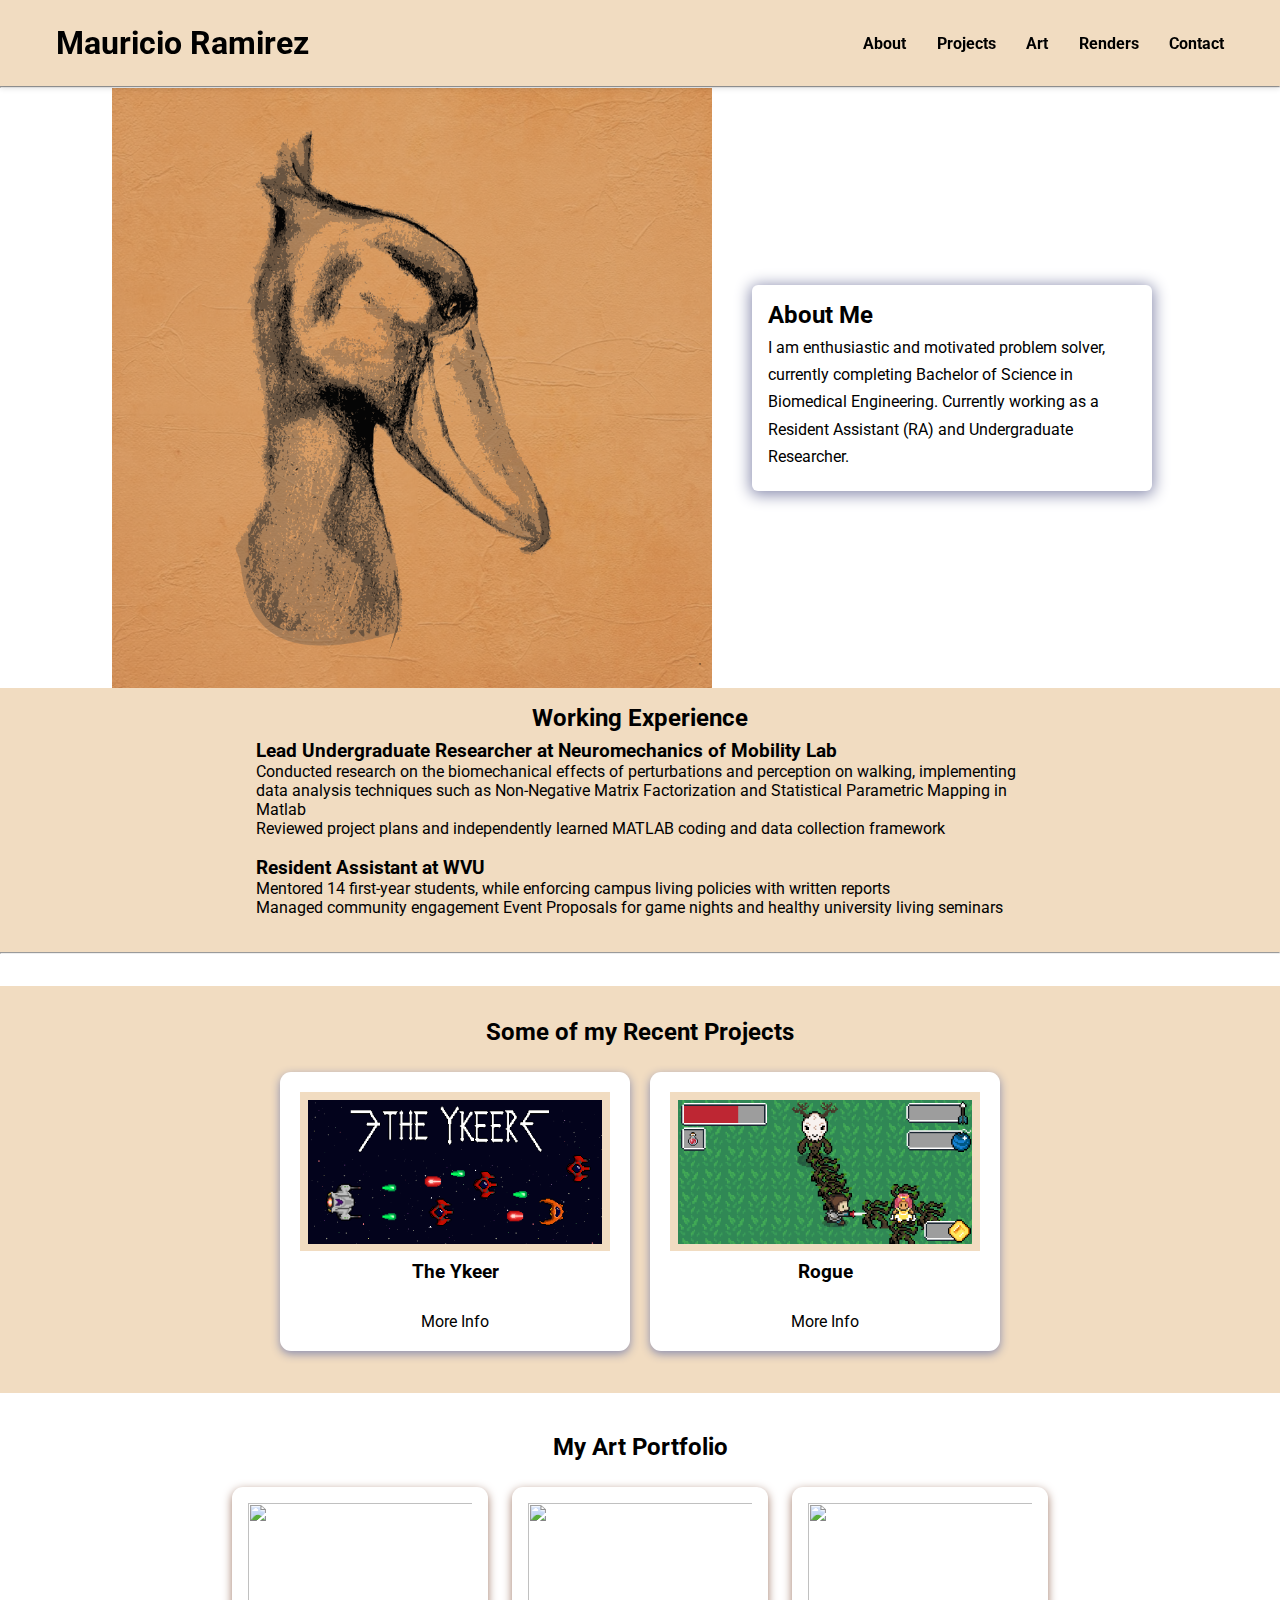
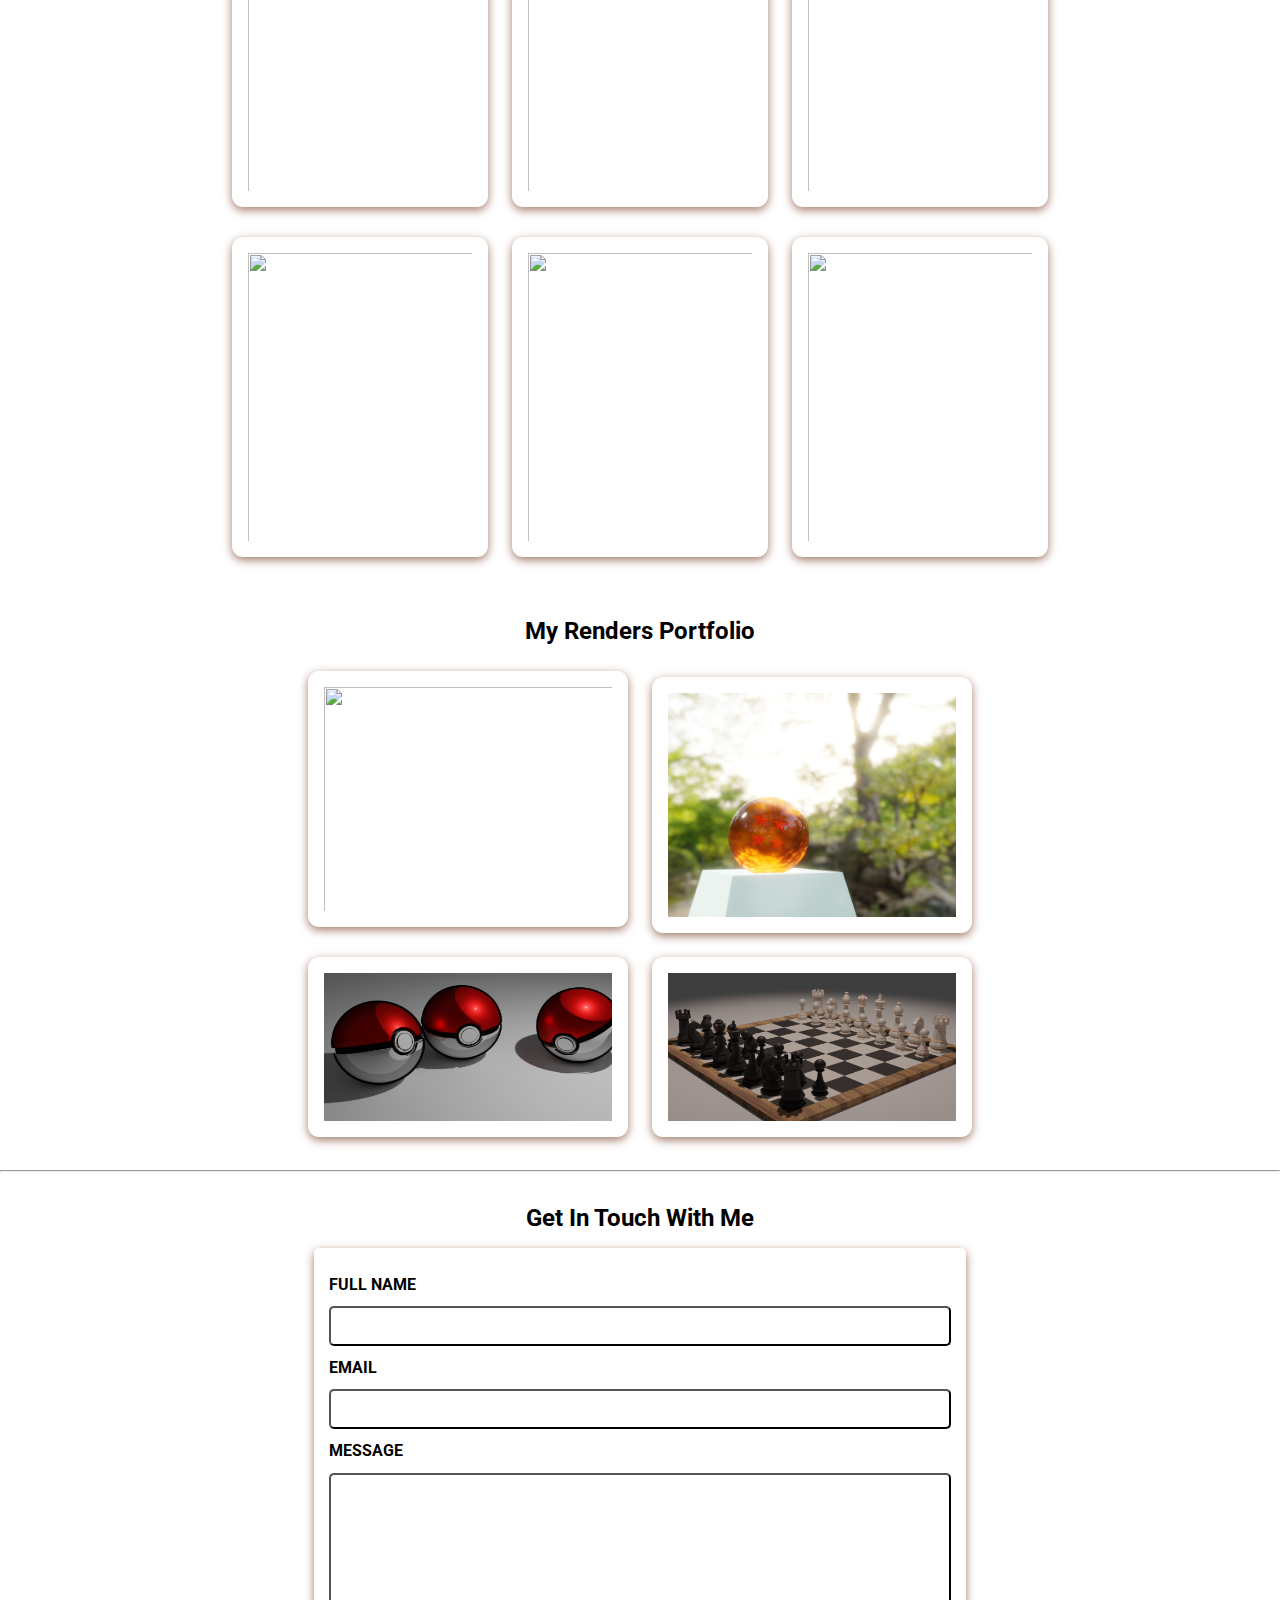
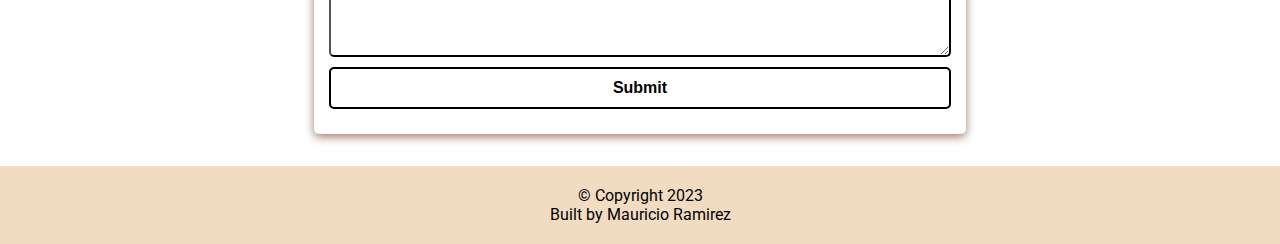
==== index.html @ 302f0cca "Template de Mauri" ====
<!DOCTYPE <!DOCTYPE html>
<html lang="en">
      <head>
        <title>Mauricio Ramirez</title>
        
        <meta name="viewport" content="width=device-width, initial-scale=1.0" />
        <meta charset="utf-8">
        <meta http-equiv="X-UA-Compatible" content="IE=edge" />

        <!-- Favicons -->
        <link
          rel="icon"
          type="image/png"
          sizes="32x32"
          href="assets/icons/favicon-32x32.png"
        />

        <!--CSS Styles -->
        <link 
          rel="stylesheet" 
          href="assets/css/IndexStyles.css" 
        />

        <body>
            <nav>
                <h1>Mauricio Ramirez</h1>
                <ul class="navigation">
                  <li><a href="#about" class="nav-link">About</a></li>
                  <li><a href="#projects" class="nav-link">Projects</a></li>
                  <li><a href="#art" class="nav-link">Art</a></li>
                  <li><a href="#renders" class="nav-link">Renders</a></li>
                  <li><a href="#contact" class="nav-link">Contact</a></li>
                </ul>
                <button class="burger-menu" id="burger-menu">
                  <ion-icon class="bars" name="menu-outline"></ion-icon>
                </button>
            </nav>

            <hr>
            
            <section class="hero" id="about">
                <img
                  src="assets/HoaryShoebill/ShoeBill.png"
                  alt="HoaryShoebill"
                  loading="lazy"
                  class="hero-img"
                />
                <div class="bio animate__animated animate__shakeX">
                  <h2 class="bio-title">About Me</h2>
                  <p class="bio-text">
                    I am enthusiastic and motivated problem solver,
                    currently completing Bachelor of Science in Biomedical
                    Engineering. Currently working as a Resident Assistant
                    (RA) and Undergraduate Researcher. 
                  </p>
                </div>
          </section>

        <section class="more-about">
            <h2>Working Experience</h2>
            
            <h3>Lead Undergraduate Researcher at Neuromechanics of Mobility Lab</h3>
            <ul>             
              <li>
                Conducted research on the biomechanical effects of perturbations 
                and perception on walking, implementing data analysis techniques 
                such as Non-Negative Matrix Factorization and Statistical Parametric 
                Mapping in Matlab
              </li>
              <li>
                Reviewed project plans and independently learned MATLAB coding 
                and data collection framework
              </li>
              <br>  
            </ul>

            <h3>Resident Assistant at WVU</h3>
            <ul>             
              <li>
                Mentored 14 first-year students, while enforcing campus living 
                policies with written reports
              </li>
              <li>
                Managed community engagement Event Proposals for game nights and 
                healthy university living seminars
              </li>
              <br>    
          </ul>
        </section>

        <hr>

        <section class="projects" id="projects">
          <h2 class="projects-title">Some of my Recent Projects</h2>
          <div class="projects-container">
            <div class="project-container project-card">
              <img
                src="assets/Lechuga/Ykeer/Listing Image.png"
                alt="expense-tracker"
                loading="lazy"
                class="project-pic"
              />
              <h3 class="project-title">The Ykeer</h3>
              <p class="project-details">

              </p>
              <a href="TheYkeer.html" target="_blank" class="project-link">More Info</a>
            </div>
            <div class="project-container project-card">
              <img
                src="assets/Lechuga/Rogue/Listing Image.png"
                alt="netflic-clone"
                loading="lazy"
                class="project-pic"
              />
              <h3 class="project-title">Rogue</h3>
              <p class="project-details">

              </p>
              <a href="Rogue.html" target="_blank" class="project-link">More Info</a>
            </div>
          </div>
        </section>
        


        <section class="Art" id="art">
          <h2 class="art-header">My Art Portfolio</h2>
    
          <div class="art-wrapper">
            <div class="first-set animate__animated animate__pulse">
              <img
                src="assets/HoaryShoebill/Face.png"
                alt=""
                loading="lazy"
                class="icon icon-card"
              />
              <img
                src="assets/HoaryShoebill/Crow.png"
                alt=""
                loading="lazy"
                class="icon icon-card"
              />
              <img
                src="assets/HoaryShoebill/Hand.png"
                alt=""
                loading="lazy"
                class="icon icon-card"
              />
            </div>
    
            <div class="second-set animate__animated animate__pulse">
              <img
                src="assets/HoaryShoebill/Fist.png"
                alt=""
                loading="lazy"
                class="icon icon-card"
              />
              <img
                src="assets/HoaryShoebill/ArmBones.png"
                alt=""
                loading="lazy"
                class="icon icon-card"
              />
              <img
                src="assets/HoaryShoebill/Bicep.png"
                alt=""
                loading="lazy"
                class="icon icon-card"
              />
            </div>
          </div>
        </section>

        <section class="Renders" id="renders">
          <h2 class="renders-header">My Renders Portfolio</h2>
    
          <div class="renders-wrapper">    
            <div class="first-set animate__animated animate__pulse">
              <img
                src="assets/HoaryShoebill/BrickWall.png"
                alt=""
                loading="lazy"
                class="icon icon-card"
                style="width: 20rem; height: 16rem;"
              />
              <img
                src="assets/HoaryShoebill/DragonBall.png"
                alt=""
                loading="lazy"
                class="icon icon-card"
                style="width: 20rem; height: 16em;"
              />
            </div>
            <div class="second-set animate__animated animate__pulse">
              <img
                src="assets/HoaryShoebill/Pokeballs.png"
                alt=""
                loading="lazy"
                class="icon icon-card"
                style="width: 20rem; height: 11.25rem;"
                />
              <img
                src="assets/HoaryShoebill/Chessboard.png"
                alt=""
                loading="lazy"
                class="icon icon-card"
                style="width: 20rem; height: 11.25rem;"
                />
            </div>
          </div>
        </section>
        <br><hr>

        <section class="contact" id="contact">
            <h2>Get In Touch With Me</h2>
            <div class="contact-form-container">
              <div class="contact-form">
                <form 
                  action="https://formspree.io/f/mknanvqj" 
                  method="POST"
                >
                  <div class="form-control">
                    <label for="name">
                      FULL NAME
                    </label>
                    <input
                      type="text"
                      id="name"
                      name="sender-name"
                      class="input-field"
                      required
                    />
                  </div>
                  <div class="form-control">
                    <label for="email">
                      EMAIL
                    </label>
                    <input
                      type="email"
                      id="email"
                      name="sender-email"
                      class="input-field"
                      required
                    />
                  </div>
                  <div class="form-control">
                    <label for="message">
                      MESSAGE
                    </label>
                    <textarea
                      id="message"
                      cols="60"
                      rows="10"
                      name="message"
                      class="input-field"
                      required
                    ></textarea>
                  </div>
                  <input
                    type="submit"
                    value="Submit"
                    id="submit-btn"
                    class="submit-btn"
                  />
                </form>
              </div>
            </div>
        </section>
      
        <footer>
            <p class="copy">&copy; Copyright 2023</p>
            <p class="copy">
              Built by Mauricio Ramirez
            </p>
        </footer>

        <!-- Website scripts -->
        <script src="assets/js/app.js"></script>

        <!-- Ion icons scripts -->
        <script
          type="module"
          src="https://unpkg.com/ionicons@5.5.2/dist/ionicons/ionicons.esm.js"
        ></script>
        <script
          nomodule
          src="https://unpkg.com/ionicons@5.5.2/dist/ionicons/ionicons.js"
        ></script>

      </body>
    </head>
</html>
---- assets/css/IndexStyles.css ----
@import url("https://fonts.googleapis.com/css2?family=Roboto:ital,wght@0,400;0,900;1,700&display=swap");

/* Variables */
:root {
  --font-family: "Roboto", sans-serf;
  --normal-font: 400;
  --bold-font: 700;
  --bolder-font: 900;
  --bg-color: #f1dcc1;
  --primary-color: #000000;
  --secondary-color: #ff7235;
  --primary-shadow: #8b8eaf;
  --secondary-shadow: #a17a69;
  --top-margin: 1rem;
  --bottom-margin: 0.5rem;
  --bottom-margin-2: 1rem;
  --line-height: 1.7rem;
  --transition: 0.3s;
}
/* Variables end */

html {
  scroll-behavior: smooth;
}

/* CSS Resets */
* {
  margin: 0;
  padding: 0;
  box-sizing: border-box;
}

ul {
  list-style-type: none;
}

a {
  text-decoration: none;
  color: var(--primary-color);
}

a:hover {
  color: var(--secondary-color);
}

body {
  font-family: var(--font-family);
}

nav {
  position: sticky;
  top: 0;
  left: 0;
  z-index: 1;
  display: flex;
  align-items: center;
  justify-content: space-between;
  padding: 1.5rem 3.5rem;
  background-color: var(--bg-color);
  box-shadow: 0 3px 5px rgba(0, 0, 0, 0.1);
}

nav h1 {
  color: var(--primary-color);
}

nav a {
  color: var(--primary-color);
  transition: var(--transition);
}

nav a:hover {
  color: var(--secondary-color);
  border-bottom: 2px solid var(--secondary-color);
}

nav ul {
  display: flex;
  gap: 1.9rem;
}

nav ul li {
  font-weight: var(--bold-font);
}

.burger-menu {
  color: var(--primary-color);
  font-size: 2rem;
  border: 0;
  background-color: transparent;
  cursor: pointer;
  display: none;
}

.hero {
  display: flex;
  align-items: center;
  justify-content: center;
  gap: 2.5rem;
  max-width: 68.75rem;
  margin: auto;
}

.hero img {
  height: 37.5rem;
  width: 37.5rem;
}

.bio {
  width: 25rem;
  padding: 1rem;
  margin-right: 1rem;
  border-radius: 6px;
  box-shadow: 0px 2px 15px 2px var(--primary-shadow);
}

.bio h1 {
  margin-bottom: var(--bottom-margin);
}

.bio p {
  line-height: var(--line-height);
  padding: 0.3rem 0;
}

.more-about {
  background-color: var(--bg-color);
  padding: 1rem 20%;
}

.more-about h2 {
  margin-bottom: var(--bottom-margin);
  text-align: center;
}

.more-about p {
  line-height: var(--line-height);
  padding: 0.4rem;
}



.projects {
  background-color: var(--bg-color);
  padding: 32px 0;
  margin-top: 2rem;
}

.project-pic {
  width: 100%;
  padding: 2.5%;
  margin-bottom: .625rem;
  background-color: var(--bg-color);
}

.projects-container {
  display: flex;
  align-items: center;
  justify-content: center;
}

.projects-title {
  text-align: center;
  margin-bottom: 1rem;
}

.project-container {
  text-align: center;
  width: 21.875rem;
  padding: 1rem;
}

.project-container p {
  padding: 0.4rem;
}

.project-title {
  margin-bottom: var(--bottom-margin);
}

.project-details {
  margin-bottom: var(--bottom-margin);
}

.project-card {
  background-color: #fff;
  border-radius: 11px;
  box-shadow: 0 3px 10px var(--primary-shadow);
  padding: 20px;
  margin: 10px;
}



.art {
  max-width: 68.75rem;
  margin: auto;
  text-align: center;
  margin-top: 2.5rem;
}

.art-header {
  margin-bottom: 1rem;
}

.art-wrapper img {
  padding: 1rem;
}

.renders {
  max-width: 68.75rem;
  margin: auto;
  text-align: center;
  margin-top: 2.5rem;
}

.renders-header {
  margin-bottom: 1rem;
}

.renders-wrapper img {
  padding: 1rem;
}

.icon {
  width: 16rem;
  height: 20rem;
}

.icon-card {
  background-color: #fff;
  border-radius: 11px;
  box-shadow: 0 3px 10px var(--secondary-shadow);
  padding: 16px;
  margin: 10px;
}

.contact {
  margin-top: 2rem;
}

.contact h2 {
  text-align: center;
  margin-bottom: var(--bottom-margin-2);
}

.contact-form-container {
  max-width: 40.75rem;
  margin: 0 auto;
  padding: 0.938rem;
  border-radius: 5px;
  box-shadow: 0 3px 10px var(--secondary-shadow);
}

.contact-form-container label {
  line-height: 2.7em;
  font-weight: var(--bold-font);
  color: var(--primary-color);
}

.contact-form-container textarea {
  min-height: 6.25rem;
  font-size: 14px;
}

.contact-form-container .input-field {
  width: 100%;
  padding-top: 10px;
  padding-bottom: 10px;
  border-radius: 5px;
  border: none;
  border: 2px outset var(--primary-color);
  font-size: 0.875rem;
  outline: none;
}

.input-field::placeholder {
  padding: 0.5rem;
  color: var(--primary-color);
}

.submit-btn {
  width: 100%;
  padding: 10px;
  margin: 10px 0;
  background-color: #fff;
  border: 2px solid var(--primary-color);
  border-radius: 5px;
  font-size: 1rem;
  font-weight: var(--bold-font);
  transition: var(--transition);
}

.submit-btn:hover {
  background-color: var(--secondary-color);
  border: 2px solid var(--secondary-shadow);
  cursor: pointer;
}

footer {
  background-color: var(--bg-color);
  padding: 1.25rem;
  text-align: center;
  margin: 2rem 0 0;
}


.game {
  display: flex;
  align-items: center;
  justify-content: center;
  gap: 2.5rem;
  max-width: 68.75rem;
  margin: auto;
  flex-direction: column;
}

.game h1 {
  margin-top: var(--top-margin);
}

.game img {
  width: 80%;
  padding: 8px;
  border-radius: 16px;
  margin-bottom: var(--bottom-margin);
  background-color: var(--bg-color);
}

.game a {
  width: 8rem;
  align-items: center;
  text-align: center;
}

.description {
  width: 25rem;
  padding: 1rem;
  margin-right: 1rem;
  border-radius: 6px;
  box-shadow: 0px 2px 15px 2px var(--primary-shadow);
}

.description h1 {
  margin-bottom: var(--bottom-margin);
}

.description p {
  line-height: var(--line-height);
  padding: 0.3rem 0;
}

/* CSS Resets - Phone & Tablet */
@media screen and (max-width: 720px) {
  nav {
    padding: 1.5rem 1rem;
  }
  
  nav ul {
    position: fixed;
    background-color: var(--bg-color);
    flex-direction: column;
    top: 86px;
    left: 10%;
    width: 80%;
    text-align: center;
    transform: translateX(120%);
    transition: transform 0.5s ease-in;
    padding: 16px;
    border-radius: 12px;
  }
  
   nav ul li {
    margin: 8px;
  }
  
  .burger-menu {
    display: block;
  }

  nav ul.show {
    transform: translateX(0);
  }
  
  .hero {
    margin-top: -4rem;
    flex-direction: column;
    gap: 0;
  }
  
  .hero img {
    height: 100%;
    width: 100%;
  }
  
  .bio {
    background-color: #fff;
    margin-top: -2rem;
    width: 20.5rem;
  }
  
  .more-about {
    margin-top: 2rem;
    padding: 1rem 3.5rem;
  }
  
  .more-about h2 {
    text-align: center;
  }
  
  .more-about p {
    text-align: justify;
  }


  .projects-container {
    flex-direction: column;
  }

  .project-container {
    width: 20.875rem;
  }
  

  .icon {
    width: 12em;
    height: 15rem;
  }
  
  .contact-form-container {
    max-width: 20.75rem;
  }
}


@media screen and (max-width: 480px) {
  .hero img {
    height: 100%;
    width: 100%;
  }

  .bio {
    width: 18.3rem;
  }

  .project-container {
    width: 17.875rem;
  }

  .contact-form-container {
    max-width: 20.75rem;
  }
}
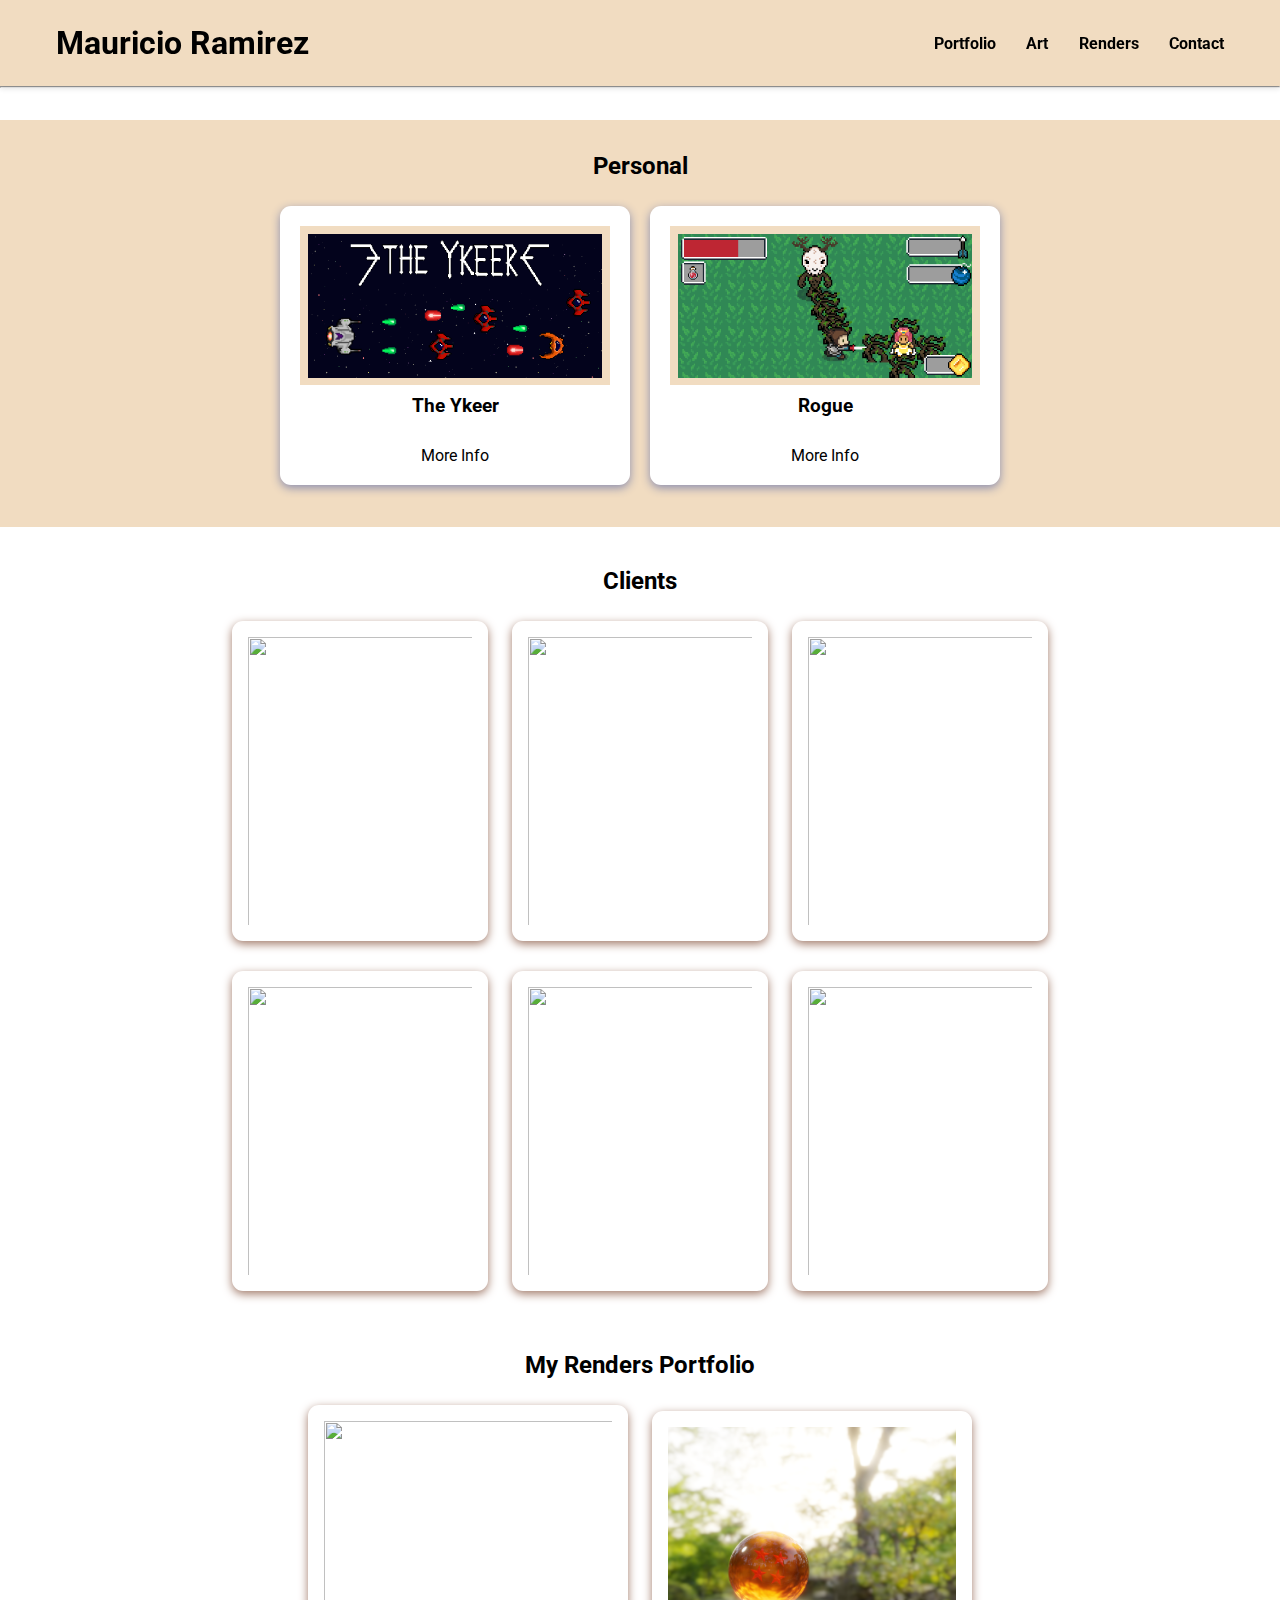
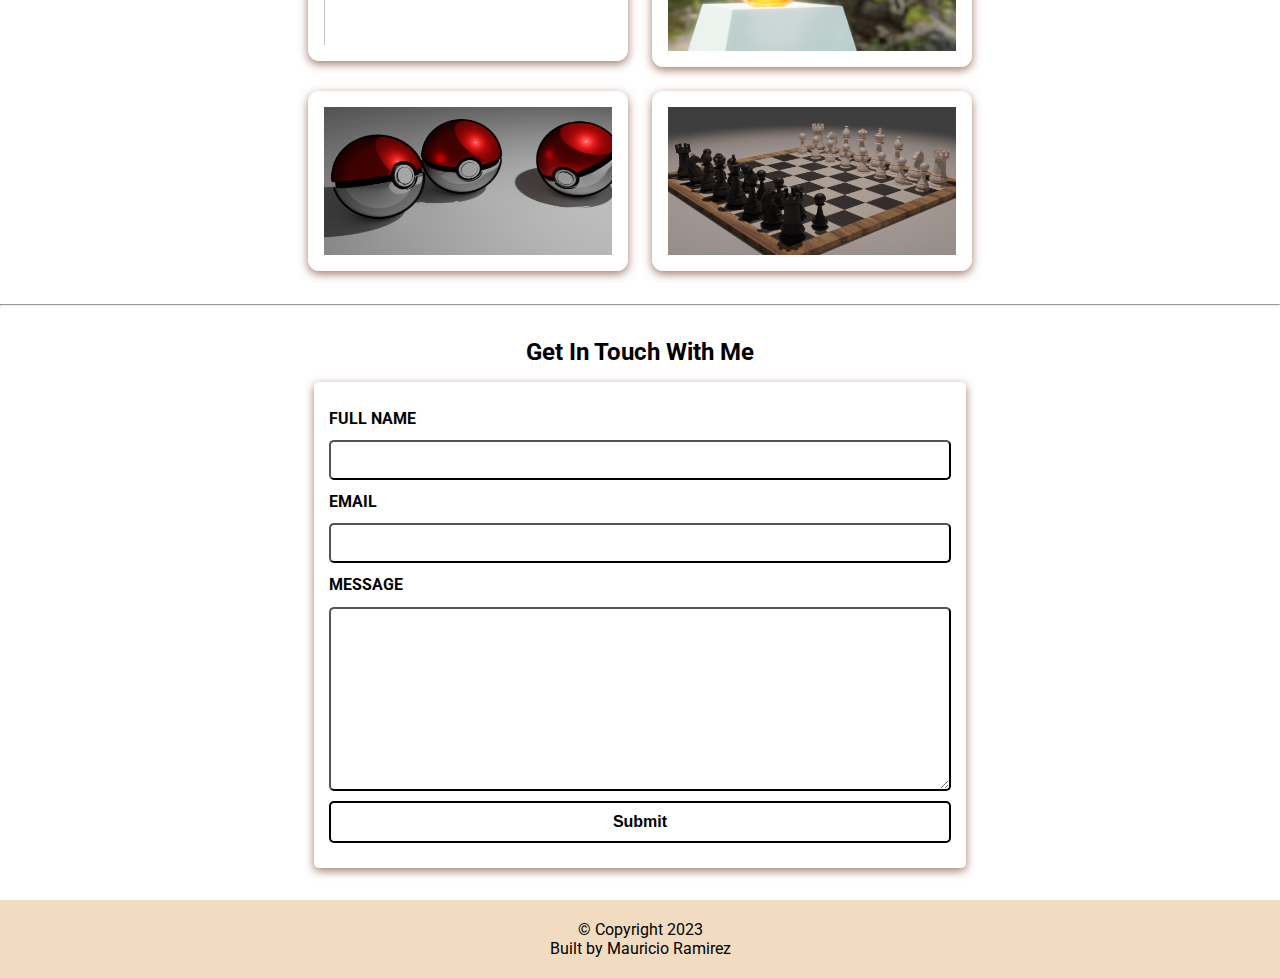
==== commit a7e7ff9c: "Actualizacion para Helice Index" ====
--- a/index.html
+++ b/index.html
@@ -25,8 +25,7 @@
             <nav>
                 <h1>Mauricio Ramirez</h1>
                 <ul class="navigation">
-                  <li><a href="#about" class="nav-link">About</a></li>
-                  <li><a href="#projects" class="nav-link">Projects</a></li>
+                  <li><a href="#portfolio" class="nav-link">Portfolio</a></li>
                   <li><a href="#art" class="nav-link">Art</a></li>
                   <li><a href="#renders" class="nav-link">Renders</a></li>
                   <li><a href="#contact" class="nav-link">Contact</a></li>
@@ -37,61 +36,9 @@
             </nav>
 
             <hr>
-            
-            <section class="hero" id="about">
-                <img
-                  src="assets/HoaryShoebill/ShoeBill.png"
-                  alt="HoaryShoebill"
-                  loading="lazy"
-                  class="hero-img"
-                />
-                <div class="bio animate__animated animate__shakeX">
-                  <h2 class="bio-title">About Me</h2>
-                  <p class="bio-text">
-                    I am enthusiastic and motivated problem solver,
-                    currently completing Bachelor of Science in Biomedical
-                    Engineering. Currently working as a Resident Assistant
-                    (RA) and Undergraduate Researcher. 
-                  </p>
-                </div>
-          </section>
-
-        <section class="more-about">
-            <h2>Working Experience</h2>
-            
-            <h3>Lead Undergraduate Researcher at Neuromechanics of Mobility Lab</h3>
-            <ul>             
-              <li>
-                Conducted research on the biomechanical effects of perturbations 
-                and perception on walking, implementing data analysis techniques 
-                such as Non-Negative Matrix Factorization and Statistical Parametric 
-                Mapping in Matlab
-              </li>
-              <li>
-                Reviewed project plans and independently learned MATLAB coding 
-                and data collection framework
-              </li>
-              <br>  
-            </ul>
-
-            <h3>Resident Assistant at WVU</h3>
-            <ul>             
-              <li>
-                Mentored 14 first-year students, while enforcing campus living 
-                policies with written reports
-              </li>
-              <li>
-                Managed community engagement Event Proposals for game nights and 
-                healthy university living seminars
-              </li>
-              <br>    
-          </ul>
-        </section>
-
-        <hr>
 
         <section class="projects" id="projects">
-          <h2 class="projects-title">Some of my Recent Projects</h2>
+          <h2 class="projects-title">Personal</h2>
           <div class="projects-container">
             <div class="project-container project-card">
               <img
@@ -125,7 +72,7 @@
 
 
         <section class="Art" id="art">
-          <h2 class="art-header">My Art Portfolio</h2>
+          <h2 class="art-header">Clients</h2>
     
           <div class="art-wrapper">
             <div class="first-set animate__animated animate__pulse">
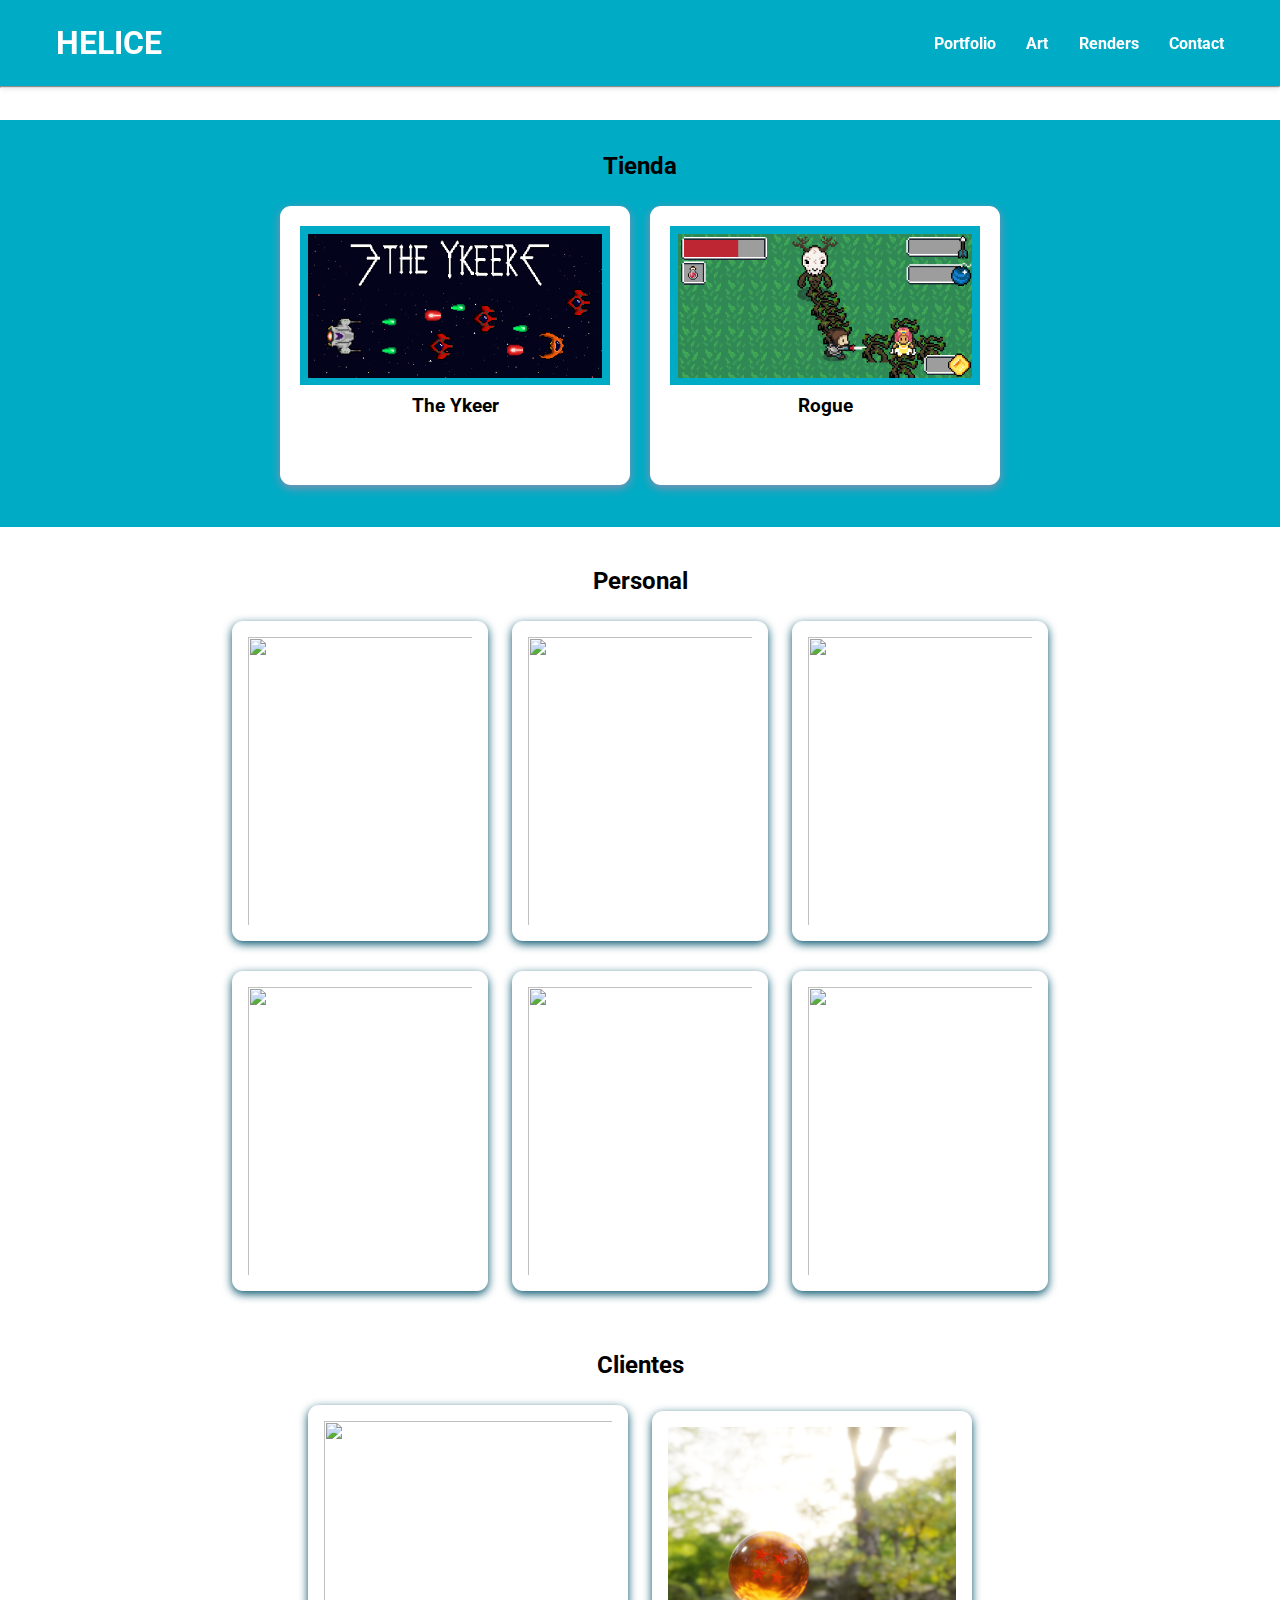
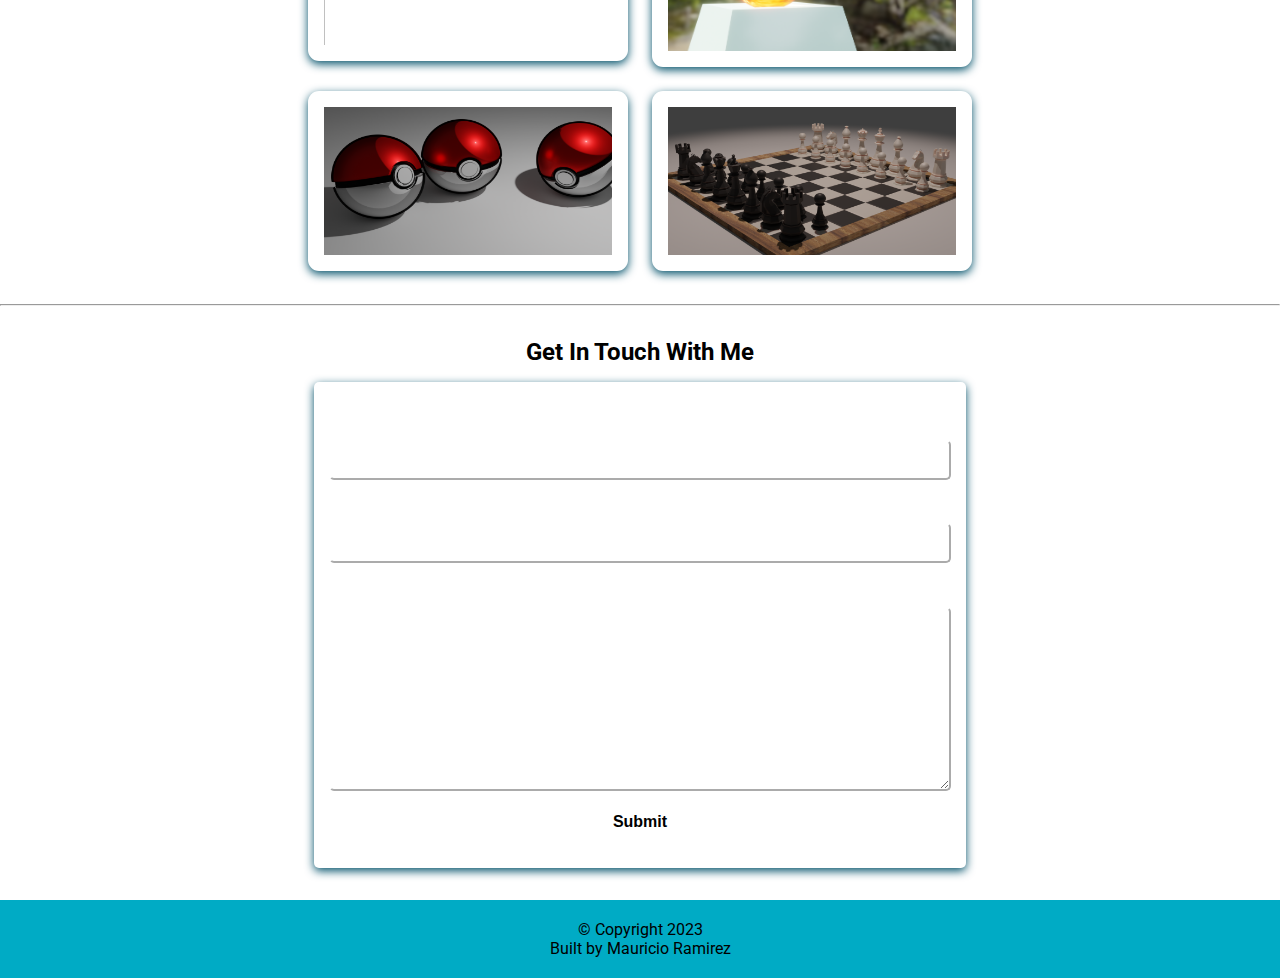
==== commit 12682398: "Actualizacion 2" ====
--- a/index.html
+++ b/index.html
@@ -1,7 +1,7 @@
 <!DOCTYPE <!DOCTYPE html>
 <html lang="en">
       <head>
-        <title>Mauricio Ramirez</title>
+        <title>HELICE</title>
         
         <meta name="viewport" content="width=device-width, initial-scale=1.0" />
         <meta charset="utf-8">
@@ -23,7 +23,7 @@
 
         <body>
             <nav>
-                <h1>Mauricio Ramirez</h1>
+                <h1>HELICE</h1>
                 <ul class="navigation">
                   <li><a href="#portfolio" class="nav-link">Portfolio</a></li>
                   <li><a href="#art" class="nav-link">Art</a></li>
@@ -37,9 +37,9 @@
 
             <hr>
 
-        <section class="projects" id="projects">
-          <h2 class="projects-title">Personal</h2>
-          <div class="projects-container">
+        <section class="Tienda" id="Tienda">
+          <h2 class="Tienda-title">Tienda</h2>
+          <div class="Tienda-container">
             <div class="project-container project-card">
               <img
                 src="assets/Lechuga/Ykeer/Listing Image.png"
@@ -72,7 +72,7 @@
 
 
         <section class="Art" id="art">
-          <h2 class="art-header">Clients</h2>
+          <h2 class="art-header">Personal</h2>
     
           <div class="art-wrapper">
             <div class="first-set animate__animated animate__pulse">
@@ -119,10 +119,10 @@
           </div>
         </section>
 
-        <section class="Renders" id="renders">
-          <h2 class="renders-header">My Renders Portfolio</h2>
+        <section class="Art" id="art">
+          <h2 class="art-header">Clientes</h2>
     
-          <div class="renders-wrapper">    
+          <div class="art-wrapper">    
             <div class="first-set animate__animated animate__pulse">
               <img
                 src="assets/HoaryShoebill/BrickWall.png"
--- a/assets/css/IndexStyles.css
+++ b/assets/css/IndexStyles.css
@@ -6,11 +6,11 @@
   --normal-font: 400;
   --bold-font: 700;
   --bolder-font: 900;
-  --bg-color: #f1dcc1;
-  --primary-color: #000000;
-  --secondary-color: #ff7235;
+  --bg-color: #00abc5;
+  --primary-color: #ffffff;
+  --secondary-color: #009cab;
   --primary-shadow: #8b8eaf;
-  --secondary-shadow: #a17a69;
+  --secondary-shadow: #005069;
   --top-margin: 1rem;
   --bottom-margin: 0.5rem;
   --bottom-margin-2: 1rem;
@@ -140,7 +140,7 @@
 
 
 
-.projects {
+.tienda {
   background-color: var(--bg-color);
   padding: 32px 0;
   margin-top: 2rem;
@@ -153,13 +153,13 @@
   background-color: var(--bg-color);
 }
 
-.projects-container {
+.tienda-container {
   display: flex;
   align-items: center;
   justify-content: center;
 }
 
-.projects-title {
+.tienda-title {
   text-align: center;
   margin-bottom: 1rem;
 }
@@ -207,20 +207,7 @@
   padding: 1rem;
 }
 
-.renders {
-  max-width: 68.75rem;
-  margin: auto;
-  text-align: center;
-  margin-top: 2.5rem;
-}
-
-.renders-header {
-  margin-bottom: 1rem;
-}
-
-.renders-wrapper img {
-  padding: 1rem;
-}
+
 
 .icon {
   width: 16rem;
@@ -413,7 +400,7 @@
   }
 
 
-  .projects-container {
+  .tienda-container {
     flex-direction: column;
   }
 
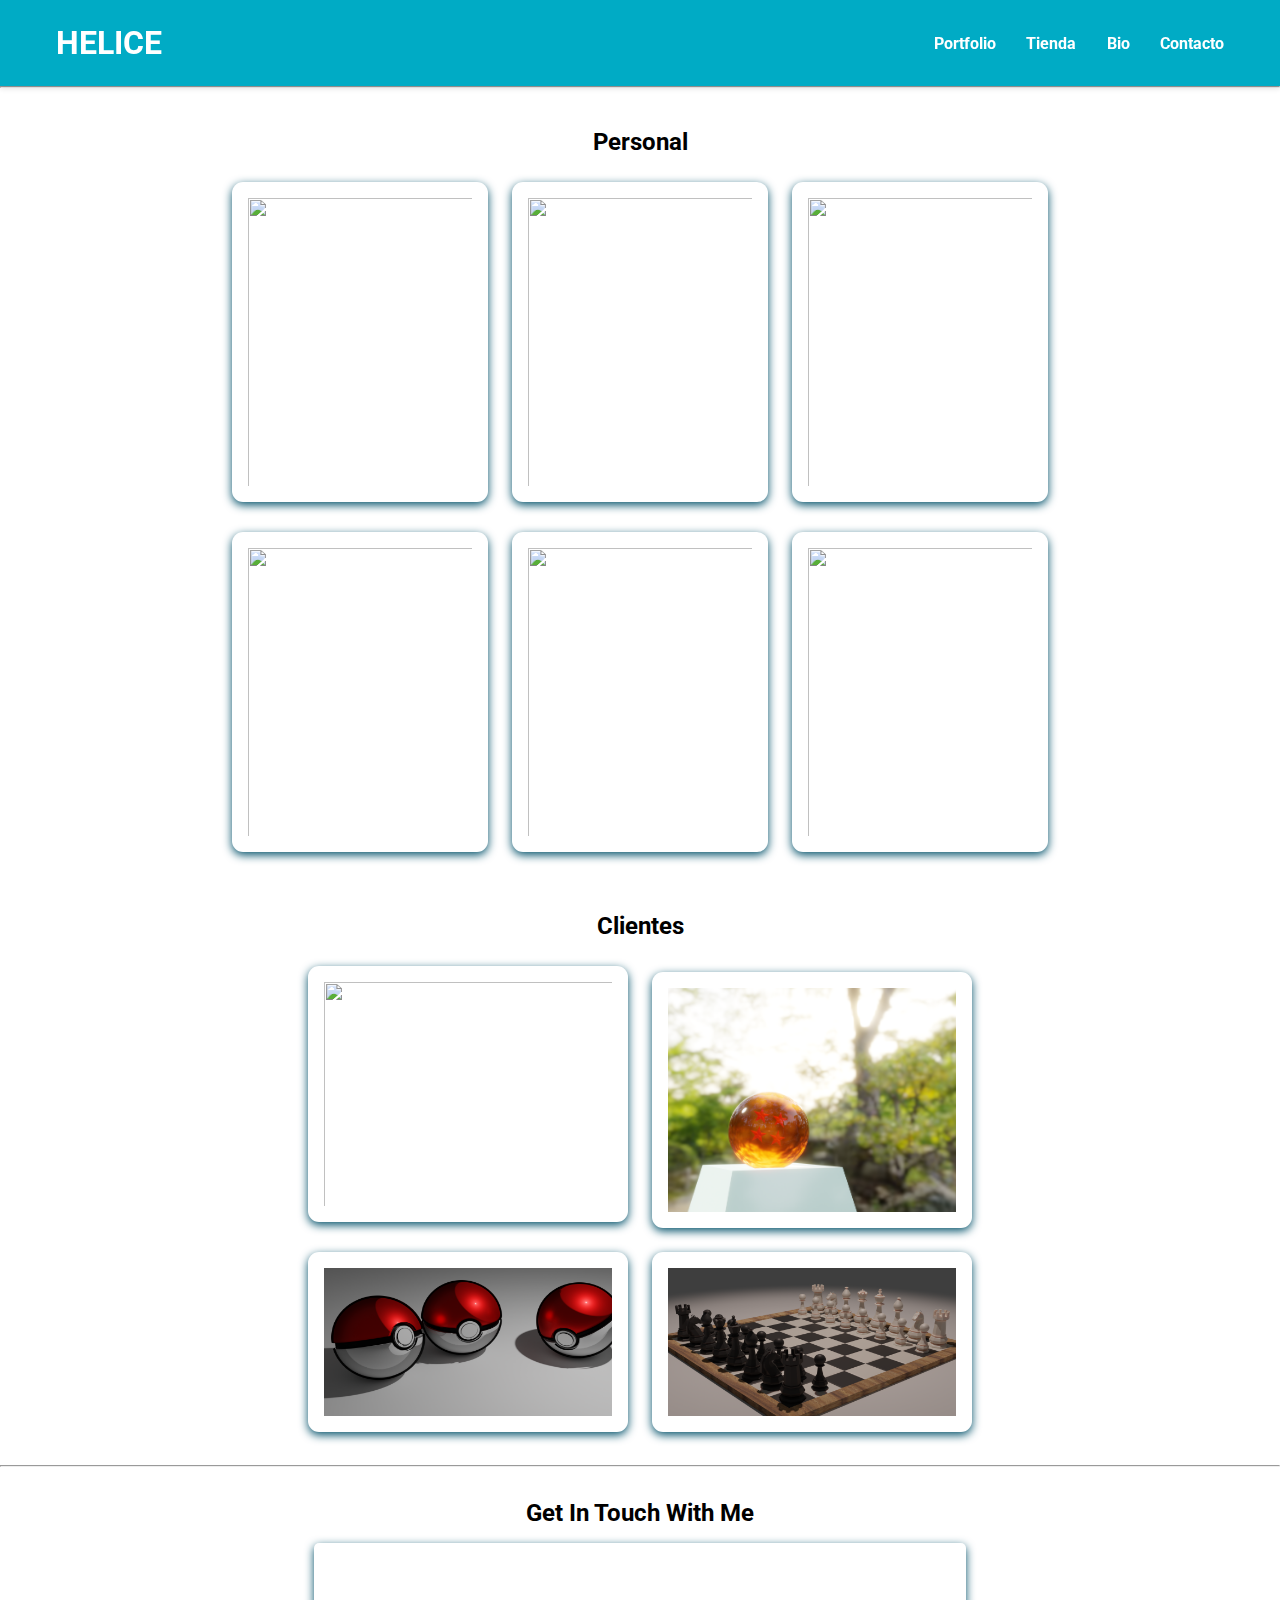
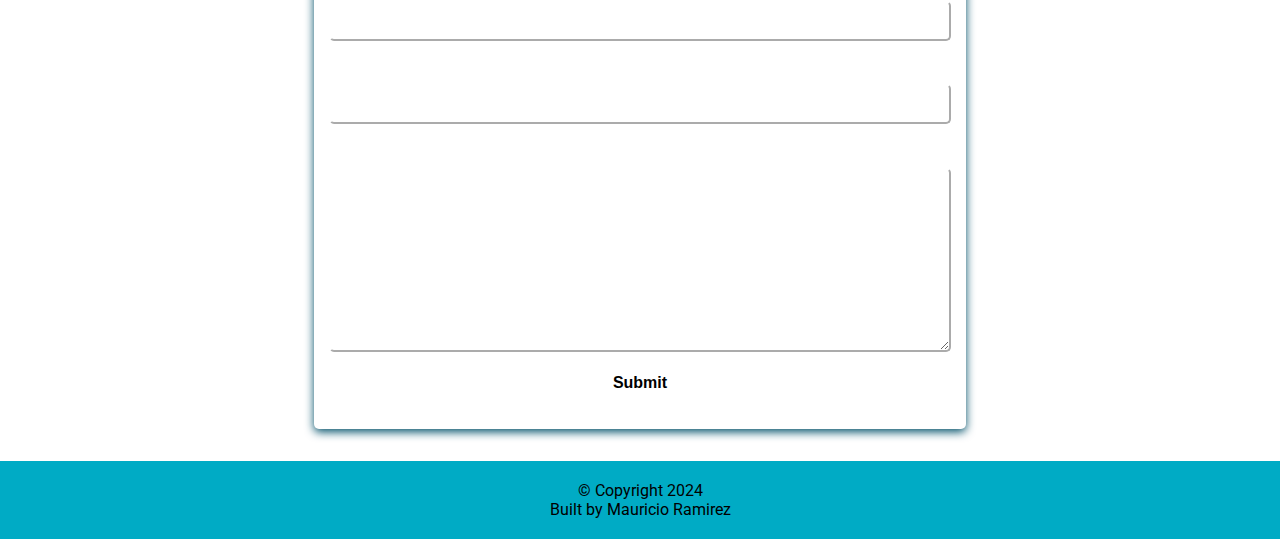
==== commit e6072949: "Actualizacion 3" ====
--- a/index.html
+++ b/index.html
@@ -1,5 +1,5 @@
 <!DOCTYPE <!DOCTYPE html>
-<html lang="en">
+<html lang="es">
       <head>
         <title>HELICE</title>
         
@@ -18,17 +18,29 @@
         <!--CSS Styles -->
         <link 
           rel="stylesheet" 
-          href="assets/css/IndexStyles.css" 
+          href="assets/css/Helice.css" 
         />
 
         <body>
             <nav>
-                <h1>HELICE</h1>
+                <a href="index.html" class="nav-link">
+                  <h1>
+                    HELICE
+                  </h1>
+                </a>
                 <ul class="navigation">
-                  <li><a href="#portfolio" class="nav-link">Portfolio</a></li>
-                  <li><a href="#art" class="nav-link">Art</a></li>
-                  <li><a href="#renders" class="nav-link">Renders</a></li>
-                  <li><a href="#contact" class="nav-link">Contact</a></li>
+                  <li><a href="#portfolio" class="nav-link">
+                    Portfolio
+                  </a></li>
+                  <li><a href="tienda.html" class="nav-link">
+                    Tienda
+                  </a></li>
+                  <li><a href="#renders" class="nav-link">
+                    Bio
+                  </a></li>
+                  <li><a href="#contact" class="nav-link">
+                    Contacto
+                  </a></li>
                 </ul>
                 <button class="burger-menu" id="burger-menu">
                   <ion-icon class="bars" name="menu-outline"></ion-icon>
@@ -36,39 +48,6 @@
             </nav>
 
             <hr>
-
-        <section class="Tienda" id="Tienda">
-          <h2 class="Tienda-title">Tienda</h2>
-          <div class="Tienda-container">
-            <div class="project-container project-card">
-              <img
-                src="assets/Lechuga/Ykeer/Listing Image.png"
-                alt="expense-tracker"
-                loading="lazy"
-                class="project-pic"
-              />
-              <h3 class="project-title">The Ykeer</h3>
-              <p class="project-details">
-
-              </p>
-              <a href="TheYkeer.html" target="_blank" class="project-link">More Info</a>
-            </div>
-            <div class="project-container project-card">
-              <img
-                src="assets/Lechuga/Rogue/Listing Image.png"
-                alt="netflic-clone"
-                loading="lazy"
-                class="project-pic"
-              />
-              <h3 class="project-title">Rogue</h3>
-              <p class="project-details">
-
-              </p>
-              <a href="Rogue.html" target="_blank" class="project-link">More Info</a>
-            </div>
-          </div>
-        </section>
-        
 
 
         <section class="Art" id="art">
@@ -216,7 +195,9 @@
         </section>
       
         <footer>
-            <p class="copy">&copy; Copyright 2023</p>
+            <p class="copy">
+              &copy; Copyright 2024
+            </p>
             <p class="copy">
               Built by Mauricio Ramirez
             </p>
--- a/assets/css/Helice.css
+++ b/assets/css/Helice.css
@@ -0,0 +1,440 @@
+@import url("https://fonts.googleapis.com/css2?family=Roboto:ital,wght@0,400;0,900;1,700&display=swap");
+
+/* Variables */
+:root {
+  --font-family: "Roboto", sans-serf;
+  --normal-font: 400;
+  --bold-font: 700;
+  --bolder-font: 900;
+  --bg-color: #00abc5;
+  --primary-color: #ffffff;
+  --secondary-color: #009cab;
+  --primary-shadow: #8b8eaf;
+  --secondary-shadow: #005069;
+  --top-margin: 1rem;
+  --bottom-margin: 0.5rem;
+  --bottom-margin-2: 1rem;
+  --line-height: 1.7rem;
+  --transition: 0.3s;
+}
+/* Variables end */
+
+html {
+  scroll-behavior: smooth;
+}
+
+/* CSS Resets */
+* {
+  margin: 0;
+  padding: 0;
+  box-sizing: border-box;
+}
+
+ul {
+  list-style-type: none;
+}
+
+a {
+  text-decoration: none;
+  color: var(--primary-color);
+}
+
+a:hover {
+  color: var(--secondary-color);
+}
+
+body {
+  font-family: var(--font-family);
+}
+
+nav {
+  position: sticky;
+  top: 0;
+  left: 0;
+  z-index: 1;
+  display: flex;
+  align-items: center;
+  justify-content: space-between;
+  padding: 1.5rem 3.5rem;
+  background-color: var(--bg-color);
+  box-shadow: 0 3px 5px rgba(0, 0, 0, 0.1);
+}
+
+nav h1 {
+  color: var(--primary-color);
+}
+
+nav a {
+  color: var(--primary-color);
+  transition: var(--transition);
+}
+
+nav a:hover {
+  color: var(--secondary-color);
+  border-bottom: 2px solid var(--secondary-color);
+}
+
+nav ul {
+  display: flex;
+  gap: 1.9rem;
+}
+
+nav ul li {
+  font-weight: var(--bold-font);
+}
+
+.burger-menu {
+  color: var(--primary-color);
+  font-size: 2rem;
+  border: 0;
+  background-color: transparent;
+  cursor: pointer;
+  display: none;
+}
+
+.hero {
+  display: flex;
+  align-items: center;
+  justify-content: center;
+  gap: 2.5rem;
+  max-width: 68.75rem;
+  margin: auto;
+}
+
+.hero img {
+  height: 37.5rem;
+  width: 37.5rem;
+}
+
+.bio {
+  width: 25rem;
+  padding: 1rem;
+  margin-right: 1rem;
+  border-radius: 6px;
+  box-shadow: 0px 2px 15px 2px var(--primary-shadow);
+}
+
+.bio h1 {
+  margin-bottom: var(--bottom-margin);
+}
+
+.bio p {
+  line-height: var(--line-height);
+  padding: 0.3rem 0;
+}
+
+.more-about {
+  background-color: var(--bg-color);
+  padding: 1rem 20%;
+}
+
+.more-about h2 {
+  margin-bottom: var(--bottom-margin);
+  text-align: center;
+}
+
+.more-about p {
+  line-height: var(--line-height);
+  padding: 0.4rem;
+}
+
+
+
+.tienda {
+  background-color: var(--bg-color);
+  padding: 32px 0;
+  margin-top: 2rem;
+}
+
+.project-pic {
+  width: 100%;
+  padding: 2.5%;
+  margin-bottom: .625rem;
+  background-color: var(--bg-color);
+}
+
+.tienda-container {
+  display: flex;
+  align-items: center;
+  justify-content: center;
+}
+
+.tienda-title {
+  text-align: center;
+  margin-bottom: 1rem;
+}
+
+.project-container {
+  text-align: center;
+  width: 21.875rem;
+  padding: 1rem;
+}
+
+.project-container p {
+  padding: 0.4rem;
+}
+
+.project-title {
+  margin-bottom: var(--bottom-margin);
+}
+
+.project-details {
+  margin-bottom: var(--bottom-margin);
+}
+
+.project-card {
+  background-color: #fff;
+  border-radius: 11px;
+  box-shadow: 0 3px 10px var(--primary-shadow);
+  padding: 20px;
+  margin: 10px;
+}
+
+
+
+.art {
+  max-width: 68.75rem;
+  margin: auto;
+  text-align: center;
+  margin-top: 2.5rem;
+}
+
+.art-header {
+  margin-bottom: 1rem;
+}
+
+.art-wrapper img {
+  padding: 1rem;
+}
+
+
+
+.icon {
+  width: 16rem;
+  height: 20rem;
+}
+
+.icon-card {
+  background-color: #fff;
+  border-radius: 11px;
+  box-shadow: 0 3px 10px var(--secondary-shadow);
+  padding: 16px;
+  margin: 10px;
+}
+
+.contact {
+  margin-top: 2rem;
+}
+
+.contact h2 {
+  text-align: center;
+  margin-bottom: var(--bottom-margin-2);
+}
+
+.contact-form-container {
+  max-width: 40.75rem;
+  margin: 0 auto;
+  padding: 0.938rem;
+  border-radius: 5px;
+  box-shadow: 0 3px 10px var(--secondary-shadow);
+}
+
+.contact-form-container label {
+  line-height: 2.7em;
+  font-weight: var(--bold-font);
+  color: var(--primary-color);
+}
+
+.contact-form-container textarea {
+  min-height: 6.25rem;
+  font-size: 14px;
+}
+
+.contact-form-container .input-field {
+  width: 100%;
+  padding-top: 10px;
+  padding-bottom: 10px;
+  border-radius: 5px;
+  border: none;
+  border: 2px outset var(--primary-color);
+  font-size: 0.875rem;
+  outline: none;
+}
+
+.input-field::placeholder {
+  padding: 0.5rem;
+  color: var(--primary-color);
+}
+
+.submit-btn {
+  width: 100%;
+  padding: 10px;
+  margin: 10px 0;
+  background-color: #fff;
+  border: 2px solid var(--primary-color);
+  border-radius: 5px;
+  font-size: 1rem;
+  font-weight: var(--bold-font);
+  transition: var(--transition);
+}
+
+.submit-btn:hover {
+  background-color: var(--secondary-color);
+  border: 2px solid var(--secondary-shadow);
+  cursor: pointer;
+}
+
+footer {
+  background-color: var(--bg-color);
+  padding: 1.25rem;
+  text-align: center;
+  margin: 2rem 0 0;
+}
+
+
+.game {
+  display: flex;
+  align-items: center;
+  justify-content: center;
+  gap: 2.5rem;
+  max-width: 68.75rem;
+  margin: auto;
+  flex-direction: column;
+}
+
+.game h1 {
+  margin-top: var(--top-margin);
+}
+
+.game img {
+  width: 80%;
+  padding: 8px;
+  border-radius: 16px;
+  margin-bottom: var(--bottom-margin);
+  background-color: var(--bg-color);
+}
+
+.game a {
+  width: 8rem;
+  align-items: center;
+  text-align: center;
+}
+
+.description {
+  width: 25rem;
+  padding: 1rem;
+  margin-right: 1rem;
+  border-radius: 6px;
+  box-shadow: 0px 2px 15px 2px var(--primary-shadow);
+}
+
+.description h1 {
+  margin-bottom: var(--bottom-margin);
+}
+
+.description p {
+  line-height: var(--line-height);
+  padding: 0.3rem 0;
+}
+
+/* CSS Resets - Phone & Tablet */
+@media screen and (max-width: 720px) {
+  nav {
+    padding: 1.5rem 1rem;
+  }
+  
+  nav ul {
+    position: fixed;
+    background-color: var(--bg-color);
+    flex-direction: column;
+    top: 86px;
+    left: 10%;
+    width: 80%;
+    text-align: center;
+    transform: translateX(120%);
+    transition: transform 0.5s ease-in;
+    padding: 16px;
+    border-radius: 12px;
+  }
+  
+   nav ul li {
+    margin: 8px;
+  }
+  
+  .burger-menu {
+    display: block;
+  }
+
+  nav ul.show {
+    transform: translateX(0);
+  }
+  
+  .hero {
+    margin-top: -4rem;
+    flex-direction: column;
+    gap: 0;
+  }
+  
+  .hero img {
+    height: 100%;
+    width: 100%;
+  }
+  
+  .bio {
+    background-color: #fff;
+    margin-top: -2rem;
+    width: 20.5rem;
+  }
+  
+  .more-about {
+    margin-top: 2rem;
+    padding: 1rem 3.5rem;
+  }
+  
+  .more-about h2 {
+    text-align: center;
+  }
+  
+  .more-about p {
+    text-align: justify;
+  }
+
+
+  .tienda-container {
+    flex-direction: column;
+  }
+
+  .project-container {
+    width: 20.875rem;
+  }
+  
+
+  .icon {
+    width: 12em;
+    height: 15rem;
+  }
+  
+  .contact-form-container {
+    max-width: 20.75rem;
+  }
+}
+
+
+@media screen and (max-width: 480px) {
+  .hero img {
+    height: 100%;
+    width: 100%;
+  }
+
+  .bio {
+    width: 18.3rem;
+  }
+
+  .project-container {
+    width: 17.875rem;
+  }
+
+  .contact-form-container {
+    max-width: 20.75rem;
+  }
+} 